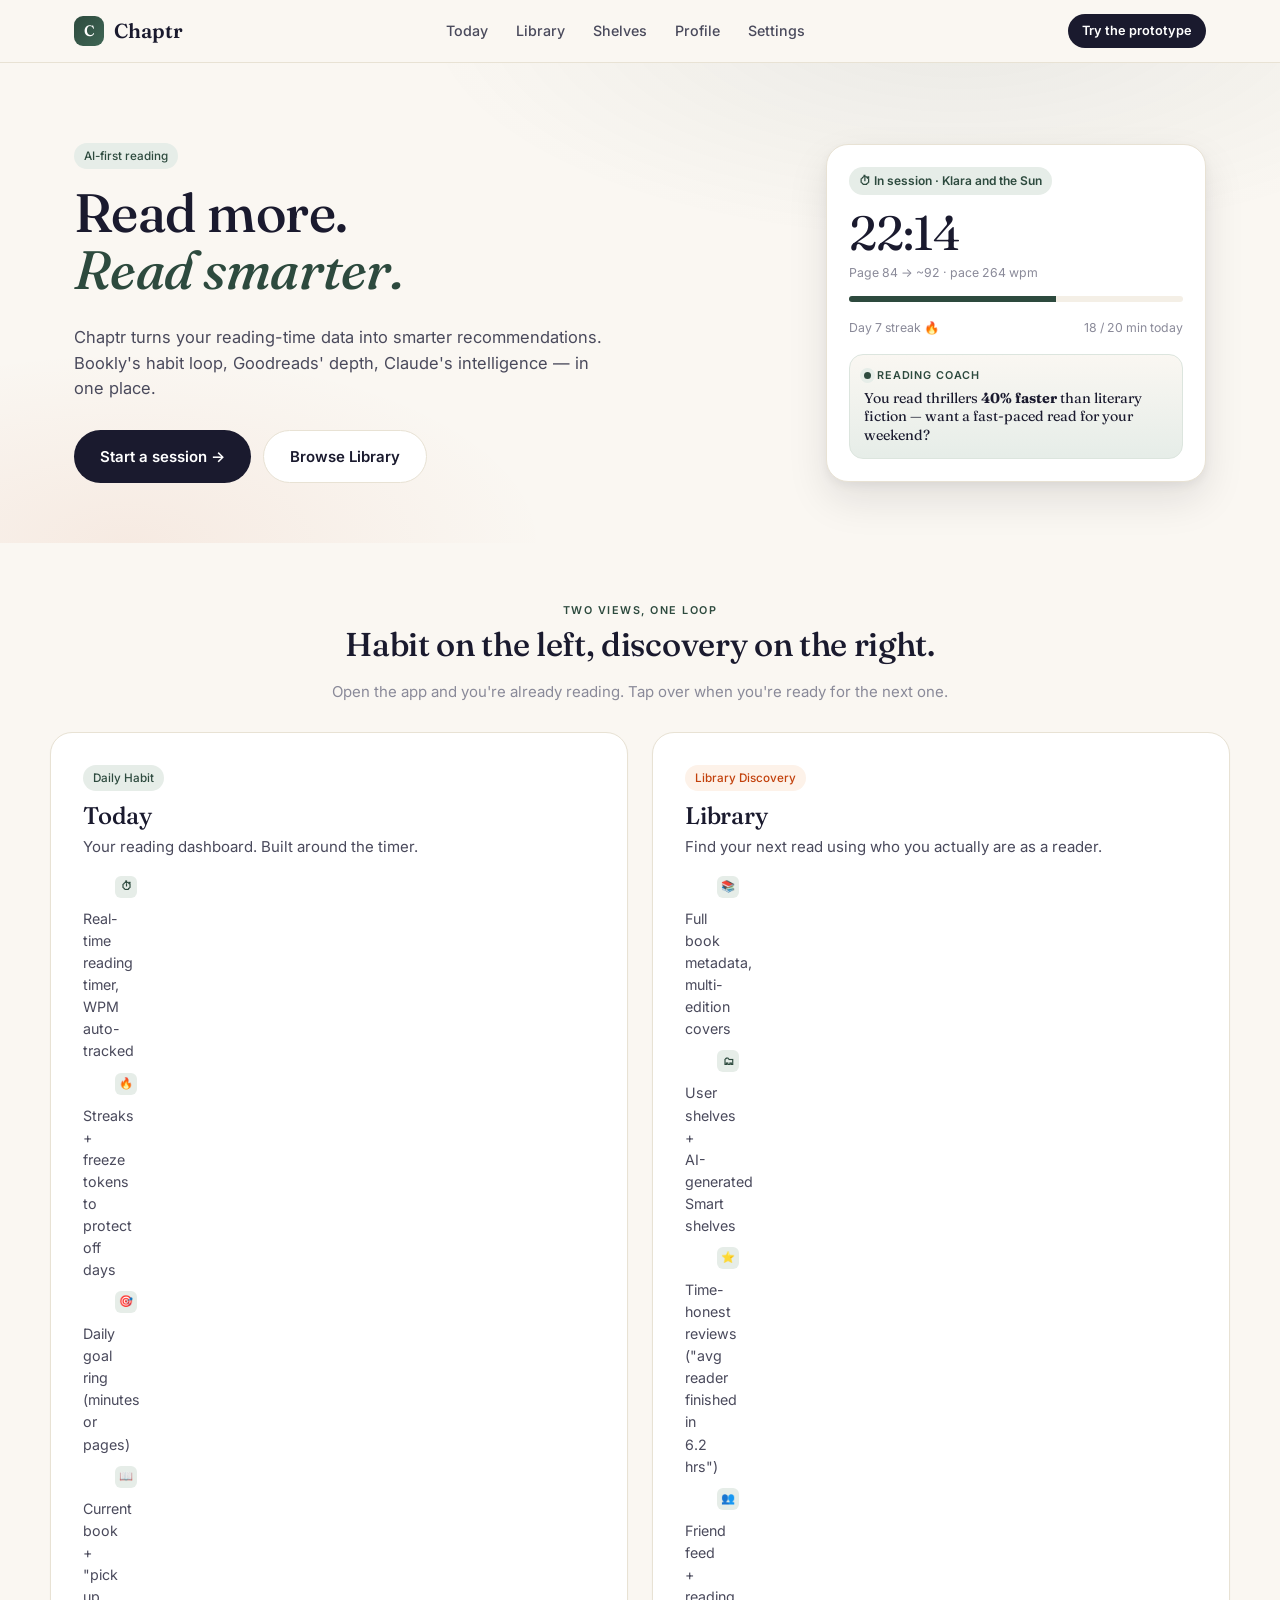
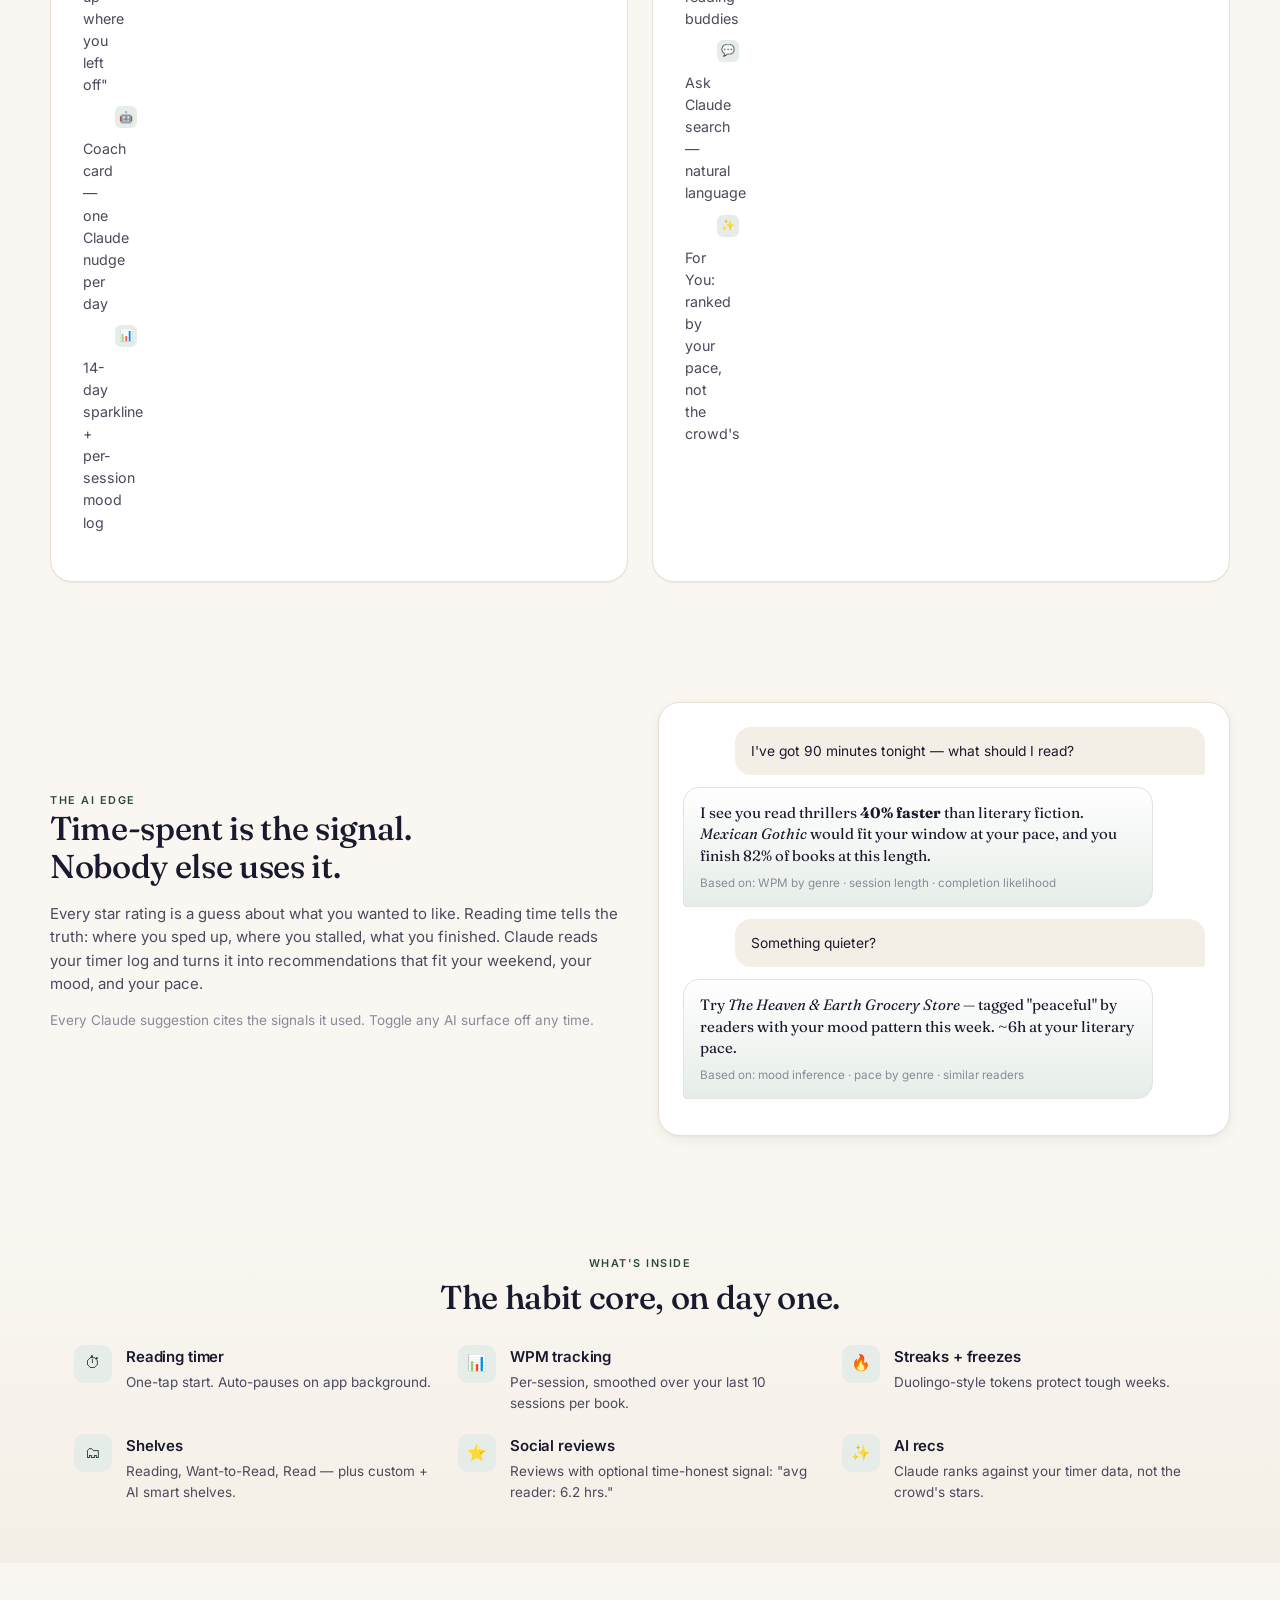
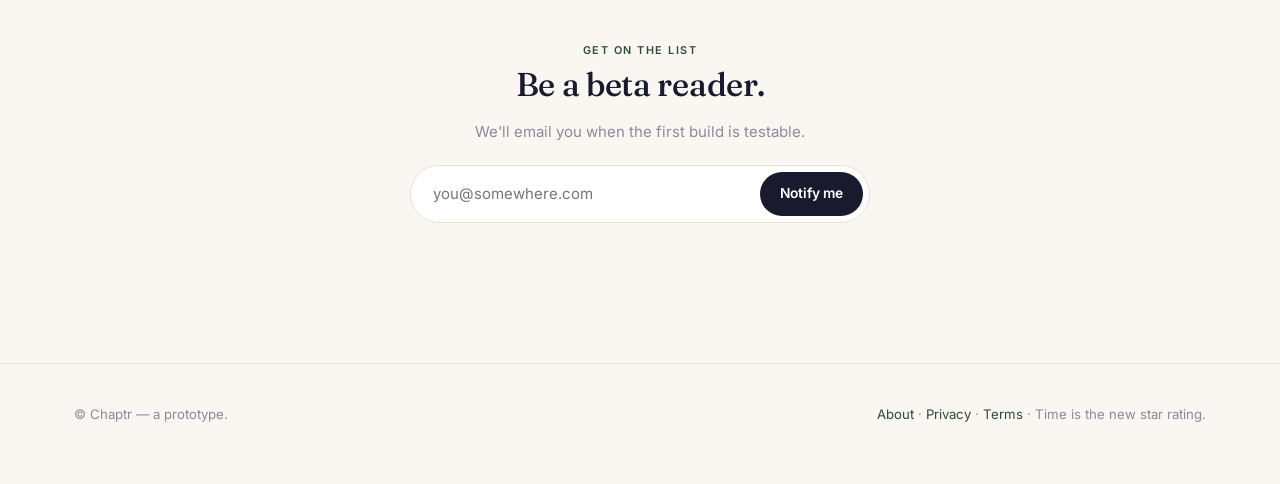
==== index.html @ 091ff8c3 "Add Continue with Google to Profile sign-in Mirrors the Apple button: white-on-dark-text per Google " ====
<!doctype html>
<html lang="en">
<head>
<meta charset="utf-8">
<meta name="viewport" content="width=device-width, initial-scale=1, viewport-fit=cover">
<meta name="theme-color" content="#FAF7F2">
<link rel="manifest" href="manifest.json">
<link rel="icon" type="image/svg+xml" href="icon.svg">
<link rel="apple-touch-icon" href="icon.svg">
<meta name="apple-mobile-web-app-capable" content="yes">
<meta name="apple-mobile-web-app-status-bar-style" content="default">
<meta name="apple-mobile-web-app-title" content="Chaptr">
<meta name="mobile-web-app-capable" content="yes">
<title>Chaptr · Read more, read smarter.</title>
<meta name="description" content="An AI-first reading app — Goodreads' depth, Bookly's habit loop, Claude's intelligence.">
<link rel="preconnect" href="https://fonts.googleapis.com">
<link rel="preconnect" href="https://fonts.gstatic.com" crossorigin>
<link href="https://fonts.googleapis.com/css2?family=Fraunces:opsz,wght@9..144,400;9..144,500;9..144,600;9..144,700&family=Inter:wght@400;500;600;700&display=swap" rel="stylesheet">
<link rel="stylesheet" href="styles.css?v=8">
<style>
  .hero {
    padding: 80px 0 60px; position: relative;
    background:
      radial-gradient(900px 380px at 75% -10%, rgba(45,74,62,.08), transparent 60%),
      radial-gradient(700px 320px at 10% 100%, rgba(194,65,12,.07), transparent 60%);
  }
  .hero-grid { display: grid; grid-template-columns: 1.15fr 1fr; gap: 56px; align-items: center; }
  @media (max-width: 880px) { .hero-grid { grid-template-columns: 1fr; } }
  .hero h1 .accent { color: var(--primary); font-style: italic; }
  .hero .sub { font-size: 1.1rem; color: var(--ink-2); max-width: 540px; margin-bottom: 28px; }
  .hero .cta-row { display: flex; gap: 12px; flex-wrap: wrap; }

  .hero-mock {
    background: var(--surface); border-radius: var(--r-lg); padding: 22px;
    box-shadow: var(--shadow-lg); border: 1px solid var(--border);
    position: relative; max-width: 380px; margin-left: auto;
  }
  .hero-mock h3 { margin: 0 0 8px; font-size: 1.05rem; }
  .hero-mock .timer { font-family: var(--serif); font-size: 3.2rem; line-height: 1; letter-spacing: -.02em; }
  .hero-mock .meta { font-size: .82rem; color: var(--ink-3); margin: 6px 0 14px; }
  .hero-mock .bar { height: 6px; background: var(--surface-2); border-radius: var(--r-pill); margin-bottom: 16px; overflow: hidden; }
  .hero-mock .bar span { display: block; width: 62%; height: 100%; background: var(--primary); }
  .hero-mock .chip {
    display: inline-flex; align-items: center; gap: 6px;
    background: var(--primary-tint); color: var(--primary);
    padding: 5px 10px; border-radius: var(--r-pill); font-size: .8rem; font-weight: 600;
  }
  .hero-mock .coach-mini {
    margin-top: 16px; padding: 14px; background: linear-gradient(180deg, var(--bg), var(--primary-tint));
    border-radius: var(--r-md); border: 1px solid #DCE5DE;
    font-family: var(--serif); font-size: .95rem; line-height: 1.3;
  }
  .hero-mock .coach-mini .who { font-family: var(--sans); font-size: .72rem; color: var(--primary); font-weight: 600; letter-spacing: .08em; text-transform: uppercase; margin-bottom: 6px; display:flex; align-items:center; gap:6px; }
  .hero-mock .coach-mini .dot { width:7px; height:7px; border-radius:999px; background: var(--primary); box-shadow: 0 0 0 4px var(--primary-tint); }

  /* two-view */
  .two-view { padding: 60px 0; }
  .two-view-grid { display: grid; grid-template-columns: 1fr 1fr; gap: 24px; margin-top: 28px; }
  @media (max-width: 880px) { .two-view-grid { grid-template-columns: 1fr; } }
  .view-card { padding: 32px; border-radius: var(--r-lg); }
  .view-card h3 { font-size: 1.6rem; margin-bottom: 4px; }
  .view-card .lead { color: var(--ink-2); margin-bottom: 18px; }
  .view-card ul { padding: 0; list-style: none; display: grid; gap: 10px; }
  .view-card li { display: grid; grid-template-columns: 22px 1fr; gap: 10px; font-size: .95rem; color: var(--ink-2); }
  .view-card li::before { content: ''; }
  .view-card .icon { width: 22px; height: 22px; border-radius: 6px; background: var(--primary-tint); display: grid; place-items: center; color: var(--primary); font-size: .75rem; font-weight: 700; }

  /* ai demo */
  .ai-demo { padding: 60px 0; }
  .demo-grid { display: grid; grid-template-columns: 1fr 1fr; gap: 36px; align-items: center; }
  @media (max-width: 880px) { .demo-grid { grid-template-columns: 1fr; } }
  .chat-mock {
    background: var(--surface); border: 1px solid var(--border); border-radius: var(--r-lg);
    padding: 24px; box-shadow: var(--shadow-md);
  }
  .chat-bubble {
    padding: 14px 16px; border-radius: 16px; margin-bottom: 12px;
    max-width: 90%; line-height: 1.45;
  }
  .chat-bubble.user { background: var(--surface-2); color: var(--ink); margin-left: auto; border-bottom-right-radius: 4px; font-size: .92rem; }
  .chat-bubble.claude { background: linear-gradient(180deg, #FFF, var(--primary-tint)); border: 1px solid #DCE5DE; border-bottom-left-radius: 4px; font-family: var(--serif); }
  .chat-bubble.claude .small { font-family: var(--sans); display: block; margin-top: 8px; font-size: .78rem; color: var(--ink-3); }

  /* features */
  .features { padding: 60px 0; background: linear-gradient(180deg, transparent, var(--surface-2)); }
  .feat-grid { display: grid; grid-template-columns: repeat(3, 1fr); gap: 20px; margin-top: 28px; }
  @media (max-width: 880px) { .feat-grid { grid-template-columns: 1fr 1fr; } }
  @media (max-width: 560px) { .feat-grid { grid-template-columns: 1fr; } }
  .feat { display: flex; gap: 14px; align-items: flex-start; }
  .feat .icon-circle {
    width: 38px; height: 38px; border-radius: 10px;
    background: var(--primary-tint); color: var(--primary);
    display: grid; place-items: center; font-size: 1.05rem; flex-shrink: 0;
  }
  .feat h4 { font-family: var(--sans); font-size: 1rem; font-weight: 600; margin: 0 0 4px; }
  .feat p { font-size: .9rem; color: var(--ink-2); margin: 0; }

  /* cta */
  .end-cta { padding: 80px 0 60px; text-align: center; }
  .signup {
    display: flex; gap: 8px; max-width: 460px; margin: 22px auto 0;
    background: var(--surface); border: 1px solid var(--border); border-radius: var(--r-pill);
    padding: 6px;
  }
  .signup input { flex: 1; padding: 10px 16px; border: 0; background: transparent; font: inherit; color: var(--ink); }
  .signup input:focus { outline: 0; }
</style>
</head>
<body>

<nav class="nav">
  <div class="container nav-inner">
    <a class="brand" href="index.html">
      <span class="brand-mark">C</span> Chaptr
    </a>
    <div class="nav-links">
      <a href="today.html">Today</a>
      <a href="library.html">Library</a>
      <a href="shelves.html">Shelves</a>
      <a href="profile.html">Profile</a>
      <a href="settings.html">Settings</a>
    </div>
    <div class="nav-cta">
      <a href="today.html" class="btn btn-primary btn-sm">Try the prototype</a>
    </div>
  </div>
</nav>

<header class="hero">
  <div class="container hero-grid">
    <div>
      <span class="pill pill-primary">AI-first reading</span>
      <h1 style="margin-top:16px;">Read more.<br><span class="accent">Read smarter.</span></h1>
      <p class="sub">Chaptr turns your reading-time data into smarter recommendations. Bookly's habit loop, Goodreads' depth, Claude's intelligence — in one place.</p>
      <div class="cta-row">
        <a href="today.html" class="btn btn-primary btn-lg">Start a session →</a>
        <a href="library.html" class="btn btn-outline btn-lg">Browse Library</a>
      </div>
    </div>
    <div class="hero-mock">
      <span class="chip">⏱ In session · Klara and the Sun</span>
      <div class="timer" style="margin-top:14px;">22:14</div>
      <div class="meta">Page 84 → ~92 · pace 264 wpm</div>
      <div class="bar"><span></span></div>
      <div class="row between" style="font-size:.82rem; color:var(--ink-3);">
        <span>Day 7 streak 🔥</span><span>18 / 20 min today</span>
      </div>
      <div class="coach-mini">
        <div class="who"><span class="dot"></span> Reading Coach</div>
        You read thrillers <strong>40% faster</strong> than literary fiction — want a fast-paced read for your weekend?
      </div>
    </div>
  </div>
</header>

<section class="two-view container">
  <div style="text-align:center; max-width:640px; margin:0 auto;">
    <div class="eyebrow">Two views, one loop</div>
    <h2 style="margin-top:6px;">Habit on the left, discovery on the right.</h2>
    <p class="muted">Open the app and you're already reading. Tap over when you're ready for the next one.</p>
  </div>
  <div class="two-view-grid">
    <div class="card view-card">
      <span class="pill pill-primary">Daily Habit</span>
      <h3 style="margin-top:10px;">Today</h3>
      <p class="lead">Your reading dashboard. Built around the timer.</p>
      <ul>
        <li><span class="icon">⏱</span> Real-time reading timer, WPM auto-tracked</li>
        <li><span class="icon">🔥</span> Streaks + freeze tokens to protect off days</li>
        <li><span class="icon">🎯</span> Daily goal ring (minutes or pages)</li>
        <li><span class="icon">📖</span> Current book + "pick up where you left off"</li>
        <li><span class="icon">🤖</span> Coach card — one Claude nudge per day</li>
        <li><span class="icon">📊</span> 14-day sparkline + per-session mood log</li>
      </ul>
    </div>
    <div class="card view-card">
      <span class="pill pill-accent">Library Discovery</span>
      <h3 style="margin-top:10px;">Library</h3>
      <p class="lead">Find your next read using who you actually are as a reader.</p>
      <ul>
        <li><span class="icon">📚</span> Full book metadata, multi-edition covers</li>
        <li><span class="icon">🗂</span> User shelves + AI-generated Smart shelves</li>
        <li><span class="icon">⭐</span> Time-honest reviews ("avg reader finished in 6.2 hrs")</li>
        <li><span class="icon">👥</span> Friend feed + reading buddies</li>
        <li><span class="icon">💬</span> Ask Claude search — natural language</li>
        <li><span class="icon">✨</span> For You: ranked by your pace, not the crowd's</li>
      </ul>
    </div>
  </div>
</section>

<section class="ai-demo container">
  <div class="demo-grid">
    <div>
      <div class="eyebrow">The AI edge</div>
      <h2>Time-spent is the signal.<br>Nobody else uses it.</h2>
      <p>Every star rating is a guess about what you wanted to like. Reading time tells the truth: where you sped up, where you stalled, what you finished. Claude reads your timer log and turns it into recommendations that fit your weekend, your mood, and your pace.</p>
      <p class="muted" style="font-size:.9rem;">Every Claude suggestion cites the signals it used. Toggle any AI surface off any time.</p>
    </div>
    <div class="chat-mock">
      <div class="chat-bubble user">I've got 90 minutes tonight — what should I read?</div>
      <div class="chat-bubble claude">
        I see you read thrillers <strong>40% faster</strong> than literary fiction. <em>Mexican Gothic</em> would fit your window at your pace, and you finish 82% of books at this length.
        <span class="small">Based on: WPM by genre · session length · completion likelihood</span>
      </div>
      <div class="chat-bubble user">Something quieter?</div>
      <div class="chat-bubble claude">
        Try <em>The Heaven & Earth Grocery Store</em> — tagged "peaceful" by readers with your mood pattern this week. ~6h at your literary pace.
        <span class="small">Based on: mood inference · pace by genre · similar readers</span>
      </div>
    </div>
  </div>
</section>

<section class="features" id="features">
  <div class="container">
    <div style="text-align:center; max-width:640px; margin:0 auto;">
      <div class="eyebrow">What's inside</div>
      <h2 style="margin-top:6px;">The habit core, on day one.</h2>
    </div>
    <div class="feat-grid">
      <div class="feat"><div class="icon-circle">⏱</div><div><h4>Reading timer</h4><p>One-tap start. Auto-pauses on app background.</p></div></div>
      <div class="feat"><div class="icon-circle">📊</div><div><h4>WPM tracking</h4><p>Per-session, smoothed over your last 10 sessions per book.</p></div></div>
      <div class="feat"><div class="icon-circle">🔥</div><div><h4>Streaks + freezes</h4><p>Duolingo-style tokens protect tough weeks.</p></div></div>
      <div class="feat"><div class="icon-circle">🗂</div><div><h4>Shelves</h4><p>Reading, Want-to-Read, Read — plus custom + AI smart shelves.</p></div></div>
      <div class="feat"><div class="icon-circle">⭐</div><div><h4>Social reviews</h4><p>Reviews with optional time-honest signal: "avg reader: 6.2 hrs."</p></div></div>
      <div class="feat"><div class="icon-circle">✨</div><div><h4>AI recs</h4><p>Claude ranks against your timer data, not the crowd's stars.</p></div></div>
    </div>
  </div>
</section>

<section class="end-cta container">
  <div class="eyebrow">Get on the list</div>
  <h2 style="margin-top:6px;">Be a beta reader.</h2>
  <p class="muted">We'll email you when the first build is testable.</p>
  <form class="signup" onsubmit="event.preventDefault(); this.querySelector('button').textContent='Thanks 🙌'; this.querySelector('input').value='';">
    <input type="email" placeholder="you@somewhere.com" required>
    <button class="btn btn-primary" type="submit">Notify me</button>
  </form>
</section>

<footer class="footer">
  <div class="container row">
    <span>© Chaptr — a prototype.</span>
    <span class="muted"><a href="about.html">About</a> · <a href="privacy.html">Privacy</a> · <a href="terms.html">Terms</a> · Time is the new star rating.</span>
  </div>
</footer>

<script src="app.js?v=45"></script>
</body>
</html>
---- styles.css ----
:root {
  --bg: #FAF7F2;
  --surface: #FFFFFF;
  --surface-2: #F4EFE6;
  --ink: #1A1A2E;
  --ink-2: #4A4A5C;
  --ink-3: #8A8A99;
  --border: #E8E2D4;
  --primary: #2D4A3E;
  --primary-2: #3F6655;
  --primary-tint: #E6EDE8;
  --accent: #C2410C;
  --accent-tint: #FDF2E9;
  --success: #15803D;
  --danger: #B91C1C;
  --shadow-sm: 0 1px 2px rgba(20,20,30,.04), 0 1px 1px rgba(20,20,30,.03);
  --shadow-md: 0 4px 14px rgba(20,20,30,.06), 0 1px 3px rgba(20,20,30,.04);
  --shadow-lg: 0 18px 40px rgba(20,20,30,.10), 0 4px 10px rgba(20,20,30,.05);
  --r-sm: 8px;
  --r-md: 14px;
  --r-lg: 22px;
  --r-pill: 999px;
  --max: 1180px;
  --sans: 'Inter', -apple-system, BlinkMacSystemFont, 'Segoe UI', sans-serif;
  --serif: 'Fraunces', Georgia, 'Times New Roman', serif;
}

* { box-sizing: border-box; }

html, body {
  margin: 0;
  padding: 0;
  background: var(--bg);
  color: var(--ink);
  font-family: var(--sans);
  font-size: 15px;
  line-height: 1.55;
  -webkit-font-smoothing: antialiased;
  text-rendering: optimizeLegibility;
}

a { color: var(--primary); text-decoration: none; }
a:hover { color: var(--primary-2); }

h1, h2, h3, h4 {
  font-family: var(--serif);
  font-weight: 500;
  letter-spacing: -0.01em;
  margin: 0 0 .5em;
  color: var(--ink);
}
h1 { font-size: clamp(2.2rem, 5vw, 3.6rem); line-height: 1.05; }
h2 { font-size: clamp(1.6rem, 3vw, 2.2rem); line-height: 1.15; }
h3 { font-size: 1.25rem; line-height: 1.25; }

p { margin: 0 0 1em; color: var(--ink-2); }
small, .muted { color: var(--ink-3); }
.eyebrow { font-size: .72rem; font-weight: 600; letter-spacing: .14em; text-transform: uppercase; color: var(--primary); }

button { font: inherit; cursor: pointer; border: 0; background: none; color: inherit; }

.container { max-width: var(--max); margin: 0 auto; padding: 0 24px; }

/* ---------- NAV ---------- */
.nav {
  position: sticky; top: 0; z-index: 50;
  background: rgba(250,247,242,.85);
  backdrop-filter: saturate(160%) blur(12px);
  -webkit-backdrop-filter: saturate(160%) blur(12px);
  border-bottom: 1px solid var(--border);
}
.nav-inner {
  display: flex; align-items: center; justify-content: space-between;
  padding: 14px 0;
}
.brand {
  display: flex; align-items: center; gap: 10px;
  font-family: var(--serif); font-size: 1.35rem; font-weight: 600;
  color: var(--ink);
}
.brand-mark {
  width: 30px; height: 30px; border-radius: 9px;
  background: linear-gradient(135deg, var(--primary), var(--primary-2));
  display: grid; place-items: center; color: #FFF;
  font-family: var(--serif); font-weight: 600; font-size: 1rem;
}
.nav-links { display: flex; gap: 28px; align-items: center; }
.nav-links a { color: var(--ink-2); font-weight: 500; font-size: .95rem; }
.nav-links a:hover { color: var(--ink); }
.nav-links a.active { color: var(--primary); }
.nav-cta { display: flex; gap: 10px; align-items: center; }

/* ---------- BUTTONS ---------- */
.btn {
  display: inline-flex; align-items: center; gap: 8px;
  padding: 11px 20px; border-radius: var(--r-pill);
  font-weight: 600; font-size: .92rem;
  transition: transform .15s ease, box-shadow .15s ease, background .15s ease;
}
.btn-primary { background: var(--ink); color: #FFF; }
.btn-primary:hover { background: var(--primary); transform: translateY(-1px); }
.btn-ghost { color: var(--ink); }
.btn-ghost:hover { background: var(--surface-2); }
.btn-outline { background: var(--surface); color: var(--ink); border: 1px solid var(--border); }
.btn-outline:hover { border-color: var(--ink-3); }
.btn-accent { background: var(--accent); color: #FFF; }
.btn-accent:hover { background: #9A340A; }
.btn-sm { padding: 7px 14px; font-size: .85rem; }
.btn-lg { padding: 14px 26px; font-size: 1rem; }

/* ---------- CARDS ---------- */
.card {
  background: var(--surface);
  border: 1px solid var(--border);
  border-radius: var(--r-md);
  padding: 20px;
  box-shadow: var(--shadow-sm);
}
.card-lg { padding: 28px; border-radius: var(--r-lg); box-shadow: var(--shadow-md); }

/* ---------- BADGES / PILLS ---------- */
.pill {
  display: inline-flex; align-items: center; gap: 6px;
  padding: 4px 10px; border-radius: var(--r-pill);
  background: var(--surface-2); color: var(--ink-2);
  font-size: .78rem; font-weight: 500;
}
.pill-primary { background: var(--primary-tint); color: var(--primary); }
.pill-accent  { background: var(--accent-tint); color: var(--accent); }

/* ---------- FOOTER ---------- */
.footer {
  margin-top: 80px; padding: 40px 0 60px;
  border-top: 1px solid var(--border);
  color: var(--ink-3); font-size: .88rem;
}
.footer .row { display: flex; justify-content: space-between; align-items: center; gap: 16px; flex-wrap: wrap; }

/* ---------- UTILITIES ---------- */
.row { display: flex; }
.col { display: flex; flex-direction: column; }
.gap-8 { gap: 8px; } .gap-12 { gap: 12px; } .gap-16 { gap: 16px; } .gap-24 { gap: 24px; }
.center { align-items: center; justify-content: center; }
.between { justify-content: space-between; }
.grow { flex: 1; }
.hide-sm { }
@media (max-width: 720px) {
  .hide-sm { display: none !important; }
  .nav-links { display: none; }
}

/* ---------- A11Y + APP-STORE POLISH (V4 final) ---------- */
/* Visible focus ring only on keyboard-driven focus, not mouse clicks. */
:focus { outline: none; }
:focus-visible {
  outline: 2px solid var(--primary);
  outline-offset: 2px;
  border-radius: 4px;
}
button, a, input, select, textarea { -webkit-tap-highlight-color: transparent; }
button:active, .btn:active, .browse-chip:active, .ask-chip:active, .move-btn:active,
.tag-btn:active, .review-btn:active { transform: scale(0.97); }
.btn, button { transition: transform .08s ease, background .15s ease, border-color .15s ease, color .15s ease; }

/* Honor users who prefer less motion. */
@media (prefers-reduced-motion: reduce) {
  *, *::before, *::after {
    animation-duration: 0.01ms !important;
    animation-iteration-count: 1 !important;
    transition-duration: 0.01ms !important;
    scroll-behavior: auto !important;
  }
}

/* Generic skeleton block — used for "loading…" placeholders. */
.skel {
  background: linear-gradient(90deg, var(--surface-2) 25%, var(--border) 50%, var(--surface-2) 75%);
  background-size: 200% 100%;
  animation: skel-pulse 1.4s ease-in-out infinite;
  border-radius: var(--r-sm);
}
@keyframes skel-pulse { 0% { background-position: 200% 0; } 100% { background-position: -200% 0; } }

/* Screen-reader-only utility for accessible labels. */
.sr-only {
  position: absolute;
  width: 1px; height: 1px; padding: 0; margin: -1px;
  overflow: hidden; clip: rect(0, 0, 0, 0); white-space: nowrap; border: 0;
}

/* iOS PWA fix: when launched from home screen with display:standalone,
   the body needs to fill the screen without bouncing past the safe area. */
@media all and (display-mode: standalone) {
  html, body { overscroll-behavior-y: none; }
}

/* ---------- COLLAPSIBLE SECTIONS (V4 settings polish) ---------- */
/* A <details>-based disclosure widget styled to match our section headers.
   The whole eyebrow+h2 block is the clickable summary; a small chevron
   on the right rotates 180deg when open. */
.section.collapsible details > summary {
  cursor: pointer;
  list-style: none;
  display: flex;
  justify-content: space-between;
  align-items: flex-start;
  gap: 12px;
  padding: 4px 0;
  -webkit-tap-highlight-color: transparent;
}
.section.collapsible details > summary::-webkit-details-marker { display: none; }
.section.collapsible details > summary::marker { content: ''; }
.section.collapsible details > summary > .chev {
  width: 28px; height: 28px;
  display: grid; place-items: center;
  color: var(--ink-3);
  font-size: 1.1rem;
  flex-shrink: 0;
  margin-top: 4px;
  transition: transform 0.2s ease;
}
.section.collapsible details[open] > summary > .chev { transform: rotate(180deg); }
.section.collapsible details > summary:hover .chev { color: var(--primary); }
.section.collapsible details > summary h2 { margin-bottom: 0; }

/* ---------- SPOILER TAGS (Phase 2B) ---------- */
.spoiler {
  background: var(--ink);
  color: var(--ink);
  border-radius: 3px;
  padding: 0 4px;
  cursor: pointer;
  user-select: none;
  filter: blur(4px);
  transition: filter .15s, color .15s;
}
.spoiler:hover { filter: blur(2px); }
.spoiler.revealed {
  background: var(--surface-2);
  color: var(--ink);
  filter: none;
  cursor: text;
  user-select: text;
}

/* ---------- SCROLLBAR (subtle) ---------- */
::-webkit-scrollbar { width: 10px; height: 10px; }
::-webkit-scrollbar-thumb { background: var(--border); border-radius: 10px; }
::-webkit-scrollbar-thumb:hover { background: var(--ink-3); }

/* ---------- NOW READING PILL (persistent across pages) ---------- */
.now-reading-pill {
  display: none;
  position: fixed;
  z-index: 55;
  align-items: center;
  gap: 12px;
  padding: 8px 16px 8px 8px;
  background: var(--ink);
  color: #FFF;
  border-radius: 999px;
  text-decoration: none;
  box-shadow: 0 8px 24px rgba(20, 20, 30, .28);
  transition: opacity .2s, transform .2s;
  /* mobile-first: pinned above bottom nav, centered */
  left: 12px; right: 12px; bottom: calc(76px + env(safe-area-inset-bottom));
  max-width: 560px; margin: 0 auto;
}
.now-reading-pill.active { display: flex; }
.now-reading-pill:hover { color: #FFF; transform: translateY(-1px); }
.now-reading-pill:active { transform: translateY(0); }
.now-reading-pill .nrp-cover {
  width: 40px; height: 56px; border-radius: 4px;
  background-size: cover !important; background-position: center !important;
  flex-shrink: 0; box-shadow: 0 2px 6px rgba(0,0,0,.3);
}
.now-reading-pill .nrp-meta { flex: 1; min-width: 0; }
.now-reading-pill .nrp-eyebrow {
  font-size: .65rem; letter-spacing: .12em; text-transform: uppercase;
  color: rgba(255, 255, 255, .65);
  display: flex; align-items: center; gap: 6px;
}
.now-reading-pill .nrp-dot {
  width: 6px; height: 6px; border-radius: 999px; background: var(--accent);
  animation: nrp-pulse 1s ease-out infinite;
}
.now-reading-pill .nrp-paused-label { display: none; }
.now-reading-pill.paused .nrp-dot { animation: none; background: var(--ink-3); }
.now-reading-pill.paused .nrp-paused-label { display: inline; }
@keyframes nrp-pulse {
  0%, 100% { opacity: 1; transform: scale(1); }
  50%      { opacity: .5; transform: scale(1.5); }
}
.now-reading-pill .nrp-title {
  font-family: var(--serif); font-size: 1rem;
  white-space: nowrap; overflow: hidden; text-overflow: ellipsis;
  margin-top: 2px;
}
.now-reading-pill .nrp-time {
  font-family: var(--serif); font-variant-numeric: tabular-nums;
  font-size: 1.15rem; font-weight: 500; flex-shrink: 0;
}

/* Desktop: float bottom-right, no bottom nav to clear */
@media (min-width: 721px) {
  .now-reading-pill {
    left: auto; right: 24px; bottom: 24px; margin: 0;
    max-width: 380px;
  }
  body.has-now-reading-pill main { padding-bottom: 100px; }
}

/* Mobile: bump main padding so pill doesn't cover content */
@media (max-width: 720px) {
  body.has-now-reading-pill main {
    padding-bottom: calc(160px + env(safe-area-inset-bottom));
  }
}

/* ---------- SAFE AREAS (iOS notch + home indicator) ---------- */
.nav { padding-top: env(safe-area-inset-top); }
.container { padding-left: max(24px, env(safe-area-inset-left)); padding-right: max(24px, env(safe-area-inset-right)); }

/* ---------- BOTTOM TAB NAV (mobile only) ---------- */
.bottom-nav { display: none; }

@media (max-width: 720px) {
  .bottom-nav {
    display: flex;
    position: fixed;
    bottom: 0; left: 0; right: 0;
    z-index: 60;
    background: rgba(250, 247, 242, .96);
    backdrop-filter: saturate(160%) blur(14px);
    -webkit-backdrop-filter: saturate(160%) blur(14px);
    border-top: 1px solid var(--border);
    padding-bottom: env(safe-area-inset-bottom);
    padding-left: env(safe-area-inset-left);
    padding-right: env(safe-area-inset-right);
  }
  .bottom-nav a {
    flex: 1;
    display: flex;
    flex-direction: column;
    align-items: center;
    justify-content: center;
    gap: 3px;
    padding: 10px 2px;
    min-height: 56px;
    color: var(--ink-3);
    text-decoration: none;
    font-size: .66rem;
    font-weight: 500;
    letter-spacing: .01em;
    -webkit-tap-highlight-color: transparent;
    transition: color .15s;
    white-space: nowrap;
  }
  .bottom-nav a.active { color: var(--primary); }
  .bottom-nav a:active { background: var(--primary-tint); }
  .bottom-nav .bn-icon { width: 24px; height: 24px; display: grid; place-items: center; }
  .bottom-nav .bn-icon svg { width: 22px; height: 22px; }
  .bottom-nav a.active .bn-icon svg { stroke-width: 2.4; }

  /* push main content above the bottom nav */
  main { padding-bottom: calc(72px + env(safe-area-inset-bottom)); }
  .footer { margin-top: 32px; margin-bottom: calc(72px + env(safe-area-inset-bottom)); padding: 24px 0; }

  /* hide top nav CTA buttons on mobile — bottom nav handles navigation */
  .nav-cta { display: none; }

  /* tighten top nav since the bottom nav owns the heavy lifting */
  .nav-inner { padding: 10px 0; }

  /* larger touch targets for buttons, chips, pills */
  .btn { min-height: 44px; }
  .btn-sm { min-height: 36px; }
  .browse-chip, .ask-chip { min-height: 36px; }
  .tab { min-height: 44px; }

  /* dialogs respect safe areas */
  .dialog-backdrop, .dlg-back { padding-bottom: max(16px, env(safe-area-inset-bottom)); }
}

/* ---------- COMPREHENSIVE MOBILE POLISH ---------- */
@media (max-width: 720px) {
  /* iOS auto-zooms <input>/<textarea>/<select> when font-size is under 16px on
     focus, which yanks the layout sideways. Pin everything that takes focus
     to 16px to stop that behavior. */
  input[type="text"], input[type="email"], input[type="url"], input[type="number"],
  input[type="search"], input[type="password"], input[type="tel"], input[type="date"],
  select, textarea {
    font-size: 16px !important;
  }

  /* Top-nav inline links collide with the bottom-nav. We already hide them at
     720px (.nav-links). Reinforce here in case a specific page overrides. */
  .nav-links { display: none !important; }
  .nav-inner { padding: 8px 0; }
  .brand { font-size: 1.2rem; }
  .brand-mark { width: 30px; height: 30px; }

  /* Container side-padding tightens on phones so cards aren't crowded. */
  .container { padding-left: max(16px, env(safe-area-inset-left));
               padding-right: max(16px, env(safe-area-inset-right)); }

  /* H1/H2 don't need to be desktop-huge on a phone. clamp() already does
     most of this but harden specific pages where copy is long. */
  h1 { font-size: clamp(1.6rem, 7vw, 2.4rem); }
  h2 { font-size: clamp(1.3rem, 5vw, 1.8rem); }

  /* Cards: less internal padding on phones so content has room. */
  .card { padding: 16px; }
  .card-lg { padding: 20px; }

  /* Profile stats row: 2x2 instead of 1x4. Each tile still has the same height. */
  .stats-row { grid-template-columns: repeat(2, 1fr) !important; gap: 10px !important; }
  .stat-tile { padding: 14px !important; }
  .stat-tile .value { font-size: 1.6rem !important; }

  /* Account card (Profile): the avatar+name+email+SignOut row should wrap
     gracefully on narrow screens. Inner min-width relaxed so it doesn't
     force the parent wider than the card. */
  #accountSignedIn > div:first-child {
    flex-wrap: wrap;
  }
  #accountSignedIn > div:first-child > div[style*="min-width:200px"],
  #accountSignedIn > div:first-child > div[style*="min-width: 200px"] {
    min-width: 0 !important;
  }
  #accountSignedIn > div:first-child > button#authSignOutBtn {
    margin-left: auto;
  }
  /* Username editor's inner block had min-width:220px; let it shrink too. */
  #usernameEditor > div[style*="min-width:220px"],
  #usernameEditor > div[style*="min-width: 220px"] {
    min-width: 0 !important;
  }

  /* Account heading: hide the "Sign in to sync across devices." h1 from being
     huge on mobile — it's already clamp'd but the long sentence wraps poorly. */
  #accountHeading { font-size: clamp(1.4rem, 6vw, 2rem); line-height: 1.1; }

  /* Account 'change' link inside the heading shouldn't dwarf the name. */
  #accountHeading a { font-size: .95em; }

  /* Modals: cap height so they fit on small viewports + allow inner scrolling. */
  .dlg-card, .dlg-back .dlg-card,
  .v3-dlg-card,
  .invite-dlg-card,
  #friendsDlg > div {
    max-height: calc(100vh - 32px - env(safe-area-inset-bottom));
    overflow-y: auto;
    -webkit-overflow-scrolling: touch;
  }

  /* The Find Friends and New Group Challenge modals nest a scrolling results
     list — keep it scrollable independent of the outer modal scroll. */
  #friendsResults, #fcInviteResults, #inviteSearchResults {
    max-height: 50vh;
    overflow-y: auto;
  }

  /* Settings rows: stack the input + Save button vertically when label and
     input are competing for the same row. */
  .settings-row {
    flex-wrap: wrap;
    gap: 10px;
  }
  .settings-row > input[type="number"] { width: 100%; max-width: 100%; }

  /* AI toggle rows: keep the switch flush right but allow long descriptions to wrap. */
  .ai-row { flex-wrap: nowrap; }
  .ai-row .ai-meta { min-width: 0; flex: 1; }

  /* Annual challenge controls stack under the ring instead of beside it. */
  .yc-row { grid-template-columns: 1fr !important; text-align: center; }
  .yc-ring { margin: 0 auto; }
  .yc-controls { align-items: stretch; }

  /* Recent rows on Today (history list) cram 5 columns into a phone. Drop
     the page count column on narrow screens; mood and minutes remain. */
  .recent-row { grid-template-columns: auto 1fr auto auto !important; }
  .recent-row .col-title { font-size: .88rem; }
  .recent-row > :nth-child(4) { display: none; } /* hide pages column */

  /* For You carousel (Library): tighten the cards so two-and-a-bit show
     instead of 1.2. */
  .foryou .rec-card { flex-basis: 220px !important; }

  /* Browse chips wrap rather than overflow */
  .chips { gap: 6px; }
  .browse-chip { font-size: .82rem; padding: 8px 12px; }

  /* Bottom nav: at very narrow widths (small phones, large fonts) drop the
     labels and show icon-only so 5 tabs fit without label truncation. */
  @media (max-width: 380px) {
    .bottom-nav .bn-label { display: none; }
    .bottom-nav a { gap: 0; padding: 12px 0; }
    .bottom-nav .bn-icon svg { width: 24px; height: 24px; }
  }

  /* Pill/badge inline content sometimes overflows tight rows. */
  .pill { font-size: .72rem; padding: 4px 10px; }

  /* Friend feed item: collapse the "when" column to a sub-line on tight screens
     (already partially handled in feed-item but tighten further) */
  .feed-item { gap: 10px; padding: 12px; }
  .feed-item .feed-cover { width: 40px; height: 58px; }
  .feed-item .when { font-size: .72rem; }

  /* Now-reading pill: keep it within thumb reach without overlapping content. */
  .now-reading-pill {
    padding: 8px 12px 8px 8px;
    max-width: calc(100% - 24px);
  }
  .now-reading-pill .nrp-title { font-size: .92rem; }
  .now-reading-pill .nrp-time { font-size: 1rem; }

  /* Form inputs in dialogs: full width by default on mobile */
  .v3-field input, .review-text { width: 100%; }
}

/* Extra-narrow (e.g. iPhone SE, older Android phones, large accessibility text) */
@media (max-width: 360px) {
  .container { padding-left: 12px; padding-right: 12px; }
  .card { padding: 14px; }
  /* Profile stats: single column at the absolute narrowest */
  .stats-row { grid-template-columns: 1fr !important; }
}
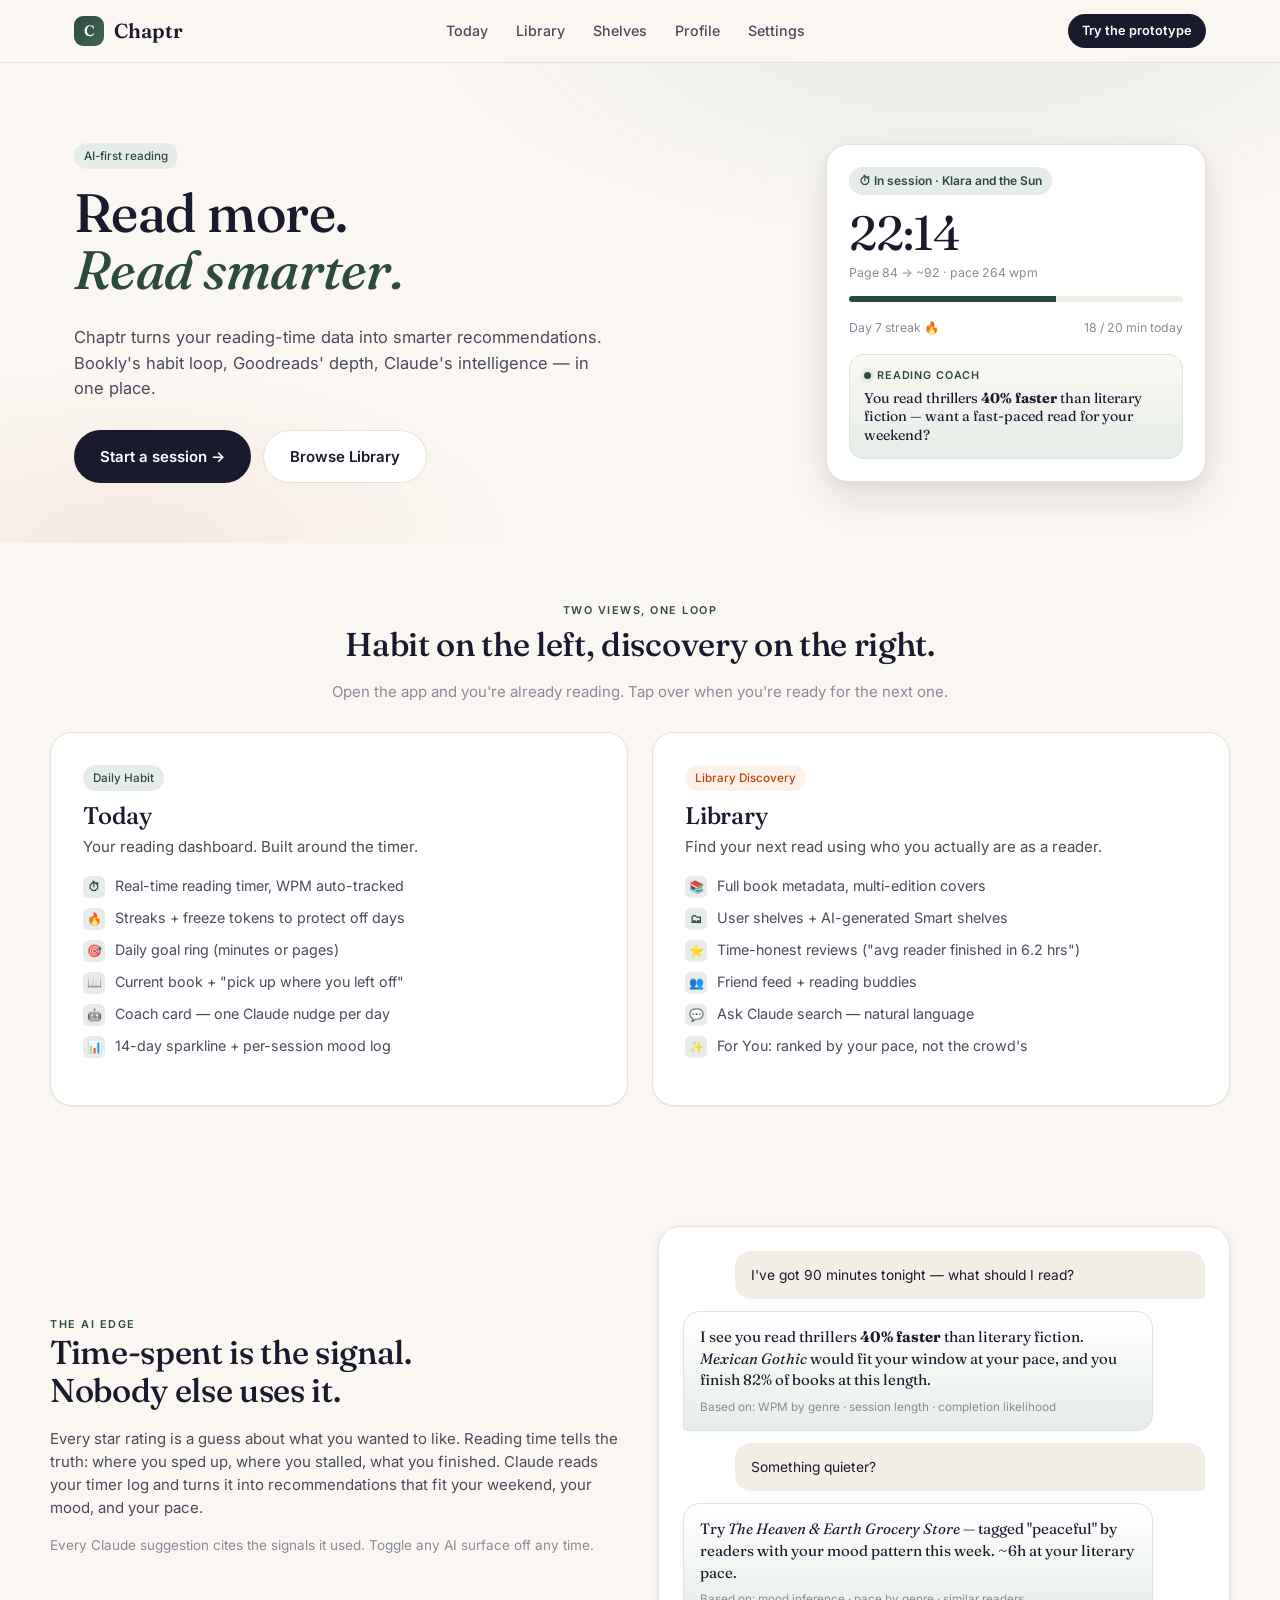
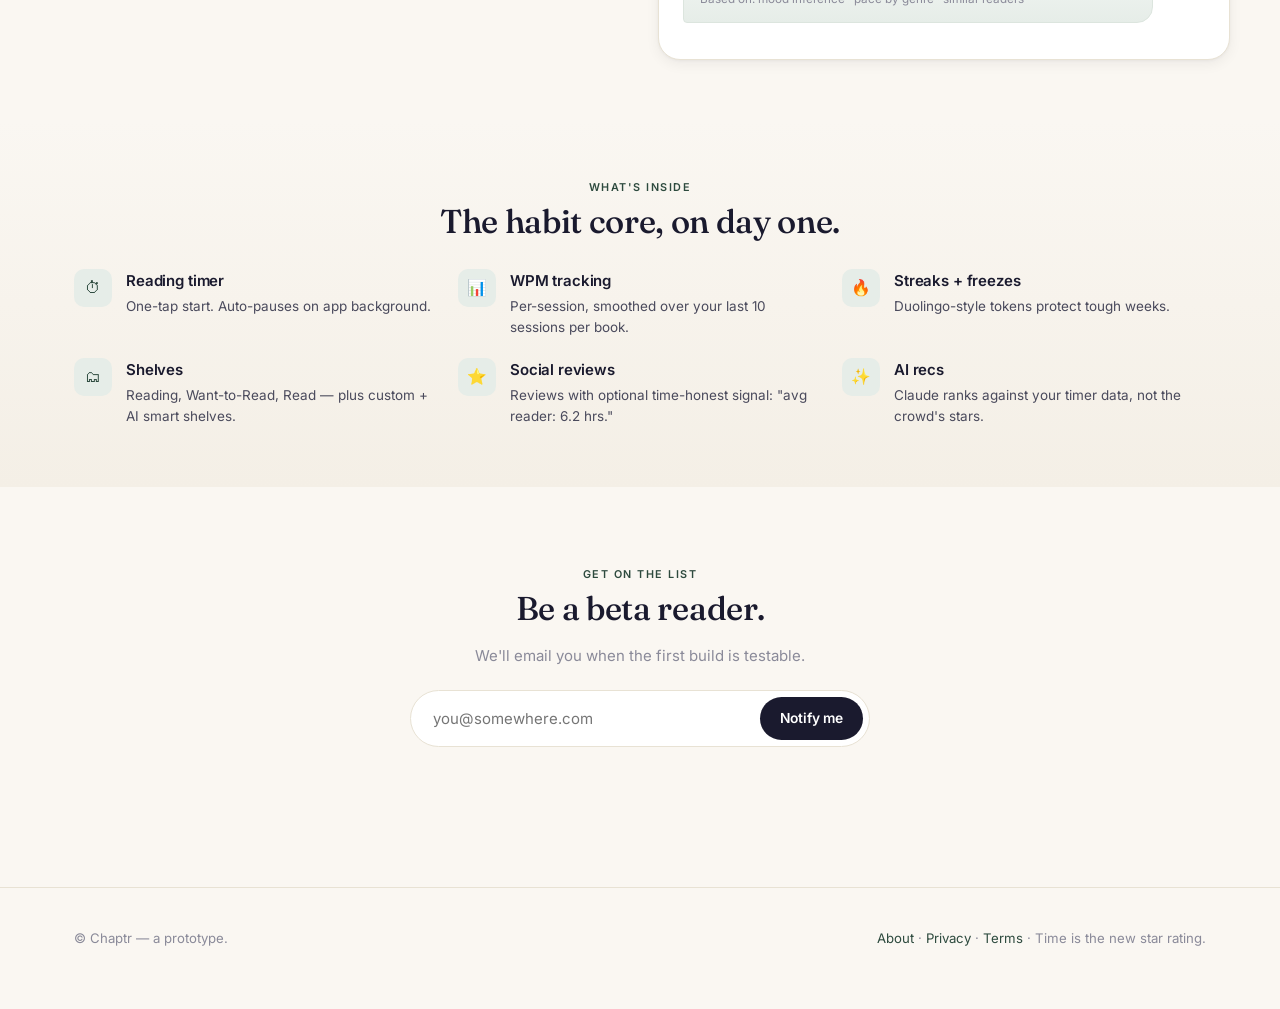
==== commit c9821d01: "Fix landing page feature bullets wrapping one letter per line The `.view-card li::before { content: " ====
--- a/index.html
+++ b/index.html
@@ -61,9 +61,15 @@
   .view-card h3 { font-size: 1.6rem; margin-bottom: 4px; }
   .view-card .lead { color: var(--ink-2); margin-bottom: 18px; }
   .view-card ul { padding: 0; list-style: none; display: grid; gap: 10px; }
-  .view-card li { display: grid; grid-template-columns: 22px 1fr; gap: 10px; font-size: .95rem; color: var(--ink-2); }
-  .view-card li::before { content: ''; }
-  .view-card .icon { width: 22px; height: 22px; border-radius: 6px; background: var(--primary-tint); display: grid; place-items: center; color: var(--primary); font-size: .75rem; font-weight: 700; }
+  .view-card li {
+    display: grid; grid-template-columns: 22px 1fr; gap: 10px;
+    align-items: start; font-size: .95rem; color: var(--ink-2); line-height: 1.4;
+  }
+  .view-card .icon {
+    width: 22px; height: 22px; border-radius: 6px;
+    background: var(--primary-tint); color: var(--primary);
+    display: grid; place-items: center; font-size: .8rem; font-weight: 700;
+  }
 
   /* ai demo */
   .ai-demo { padding: 60px 0; }
@@ -246,6 +252,6 @@
   </div>
 </footer>
 
-<script src="app.js?v=45"></script>
+<script src="app.js?v=48"></script>
 </body>
 </html>
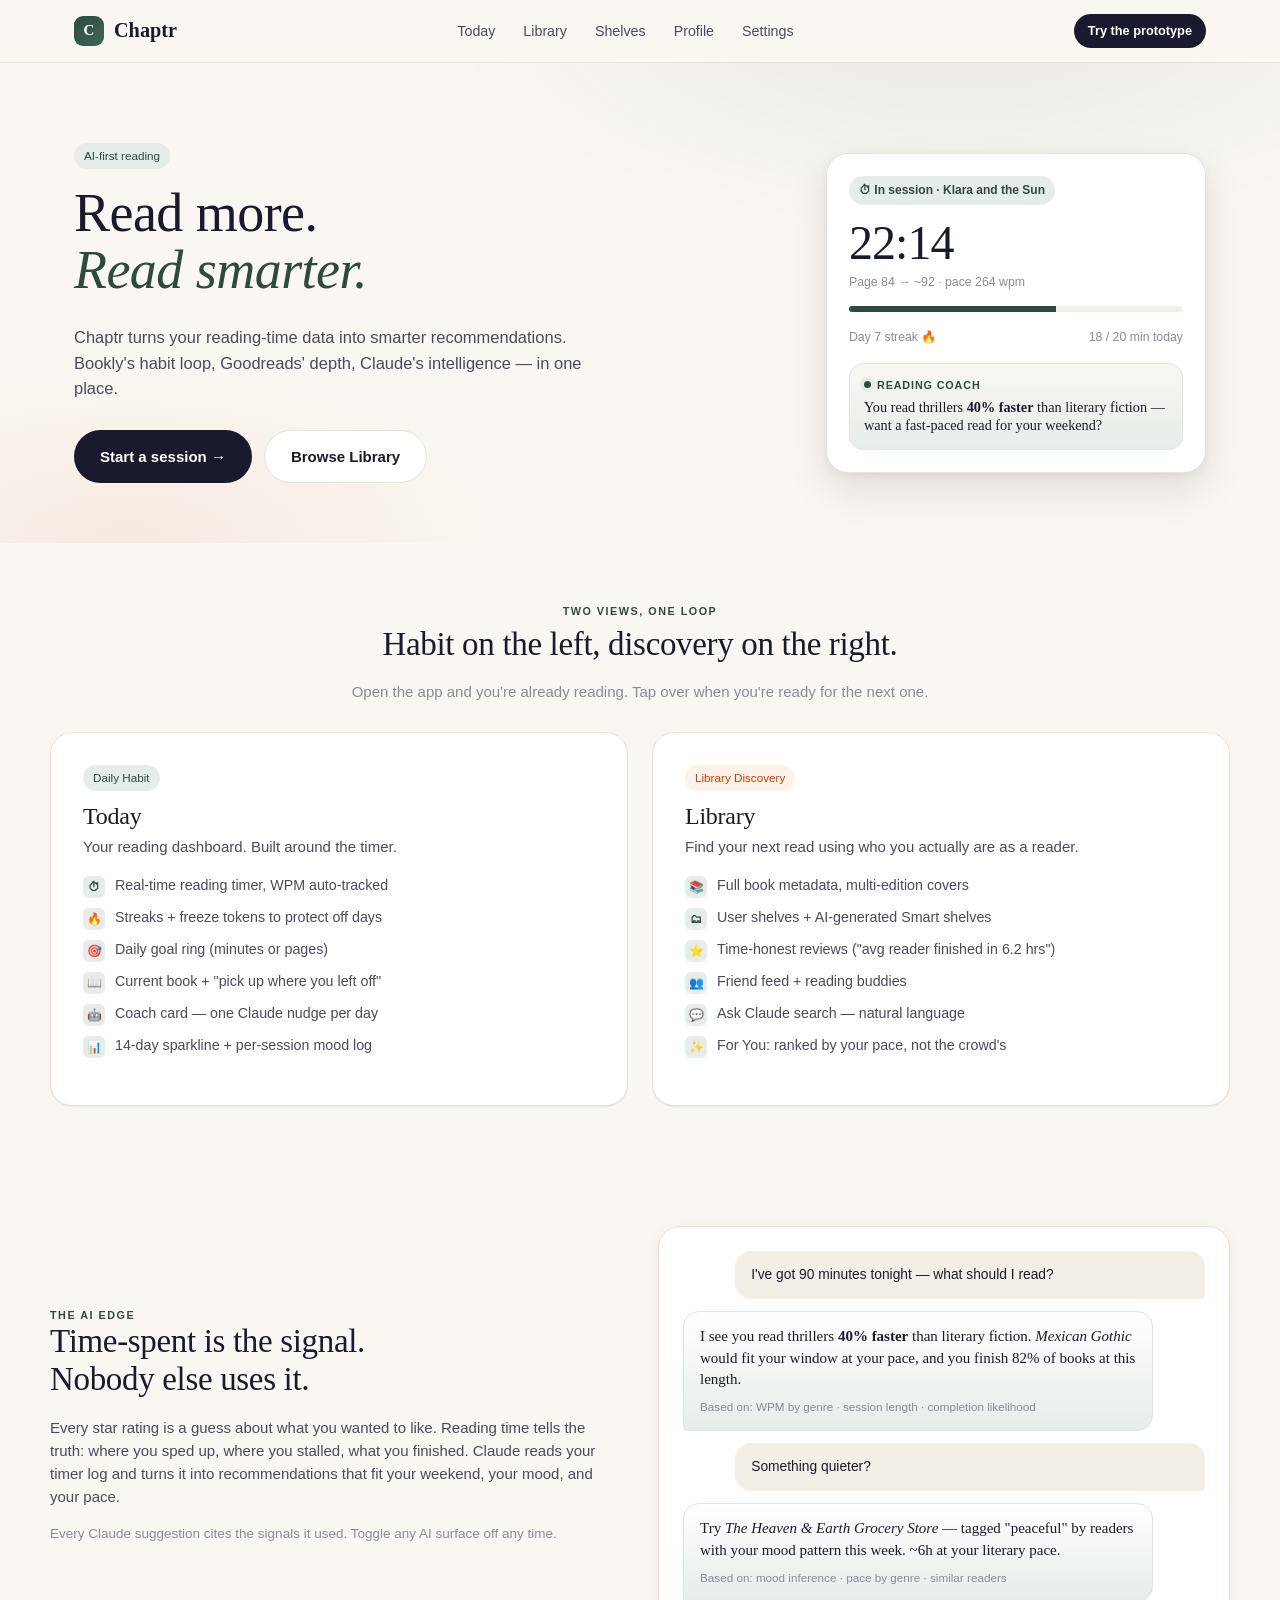
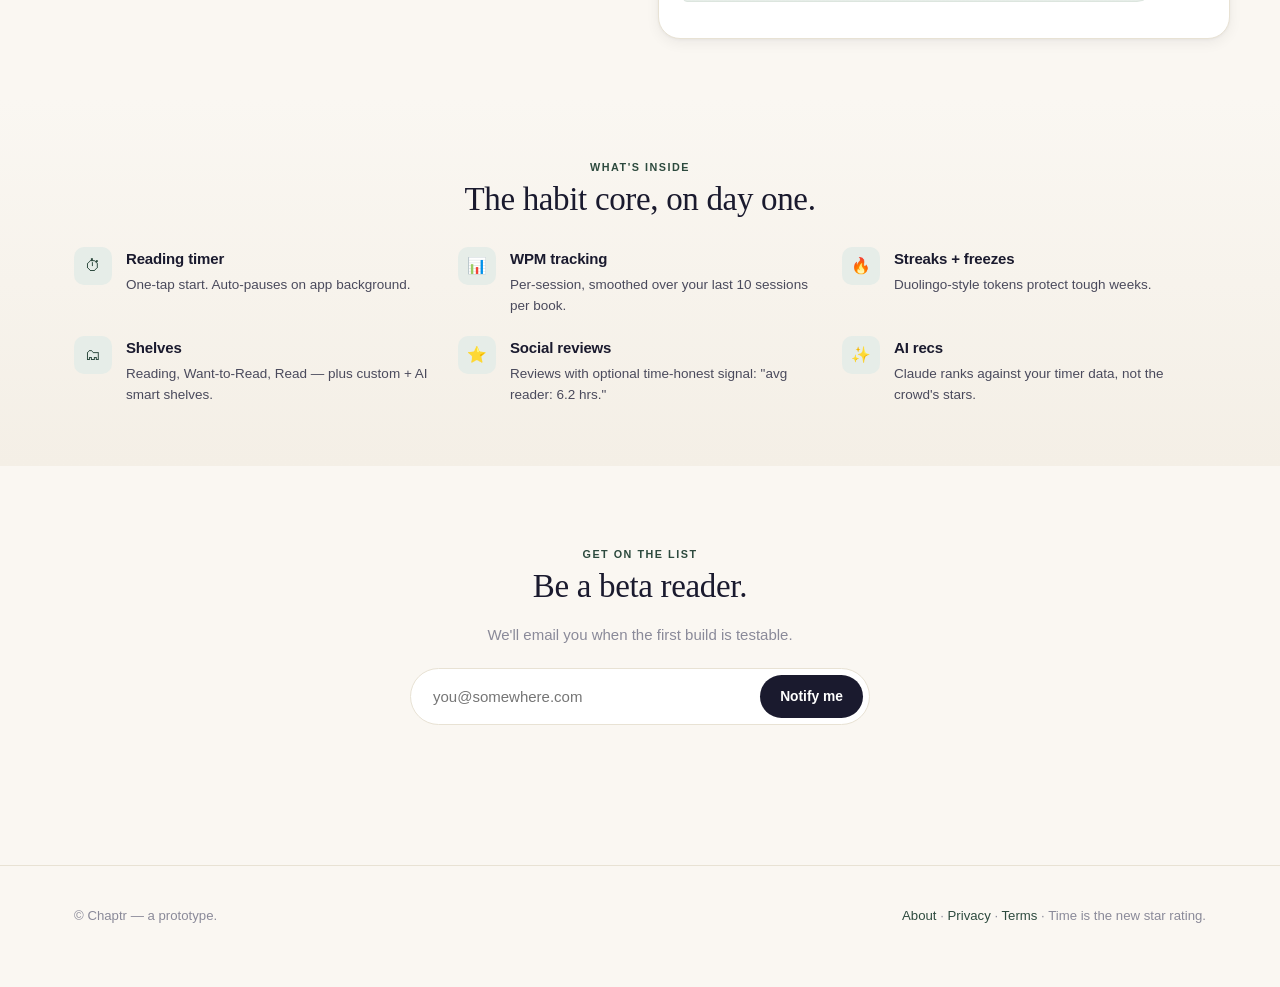
==== commit 51ef8a85: "Pre-launch security hardening (4 fixes) 1. Stored XSS in friend feed (library.html) — displayName, v" ====
--- a/index.html
+++ b/index.html
@@ -4,6 +4,7 @@
 <meta charset="utf-8">
 <meta name="viewport" content="width=device-width, initial-scale=1, viewport-fit=cover">
 <meta name="theme-color" content="#FAF7F2">
+<meta http-equiv="Content-Security-Policy" content="default-src 'self'; script-src 'self' 'unsafe-inline' https://*.clerk.accounts.dev https://clerk.accounts.dev https://static.cloudflareinsights.com; style-src 'self' 'unsafe-inline' https://fonts.googleapis.com; font-src 'self' https://fonts.gstatic.com; img-src 'self' data: blob: https://covers.openlibrary.org https://ia.openlibrary.org; connect-src 'self' https://chaptr-ask.isiah-williams.workers.dev https://*.clerk.accounts.dev https://clerk.accounts.dev https://openlibrary.org https://covers.openlibrary.org https://cloudflareinsights.com https://api.clerk.com; frame-src https://*.clerk.accounts.dev https://challenges.cloudflare.com https://appleid.apple.com https://accounts.google.com; object-src 'none'; base-uri 'self'; form-action 'self' https://*.clerk.accounts.dev https://appleid.apple.com https://accounts.google.com; upgrade-insecure-requests"><meta name="referrer" content="strict-origin-when-cross-origin"><meta http-equiv="X-Content-Type-Options" content="nosniff">
 <link rel="manifest" href="manifest.json">
 <link rel="icon" type="image/svg+xml" href="icon.svg">
 <link rel="apple-touch-icon" href="icon.svg">
@@ -252,6 +253,8 @@
   </div>
 </footer>
 
-<script src="app.js?v=48"></script>
+<script src="app.js?v=51"></script>
+<!-- Cloudflare Web Analytics (privacy-friendly, no cookies) -->
+<script defer src="https://static.cloudflareinsights.com/beacon.min.js" data-cf-beacon='{"token": "a58f9965e72a49edbb8fab97534f1751"}'></script>
 </body>
 </html>
